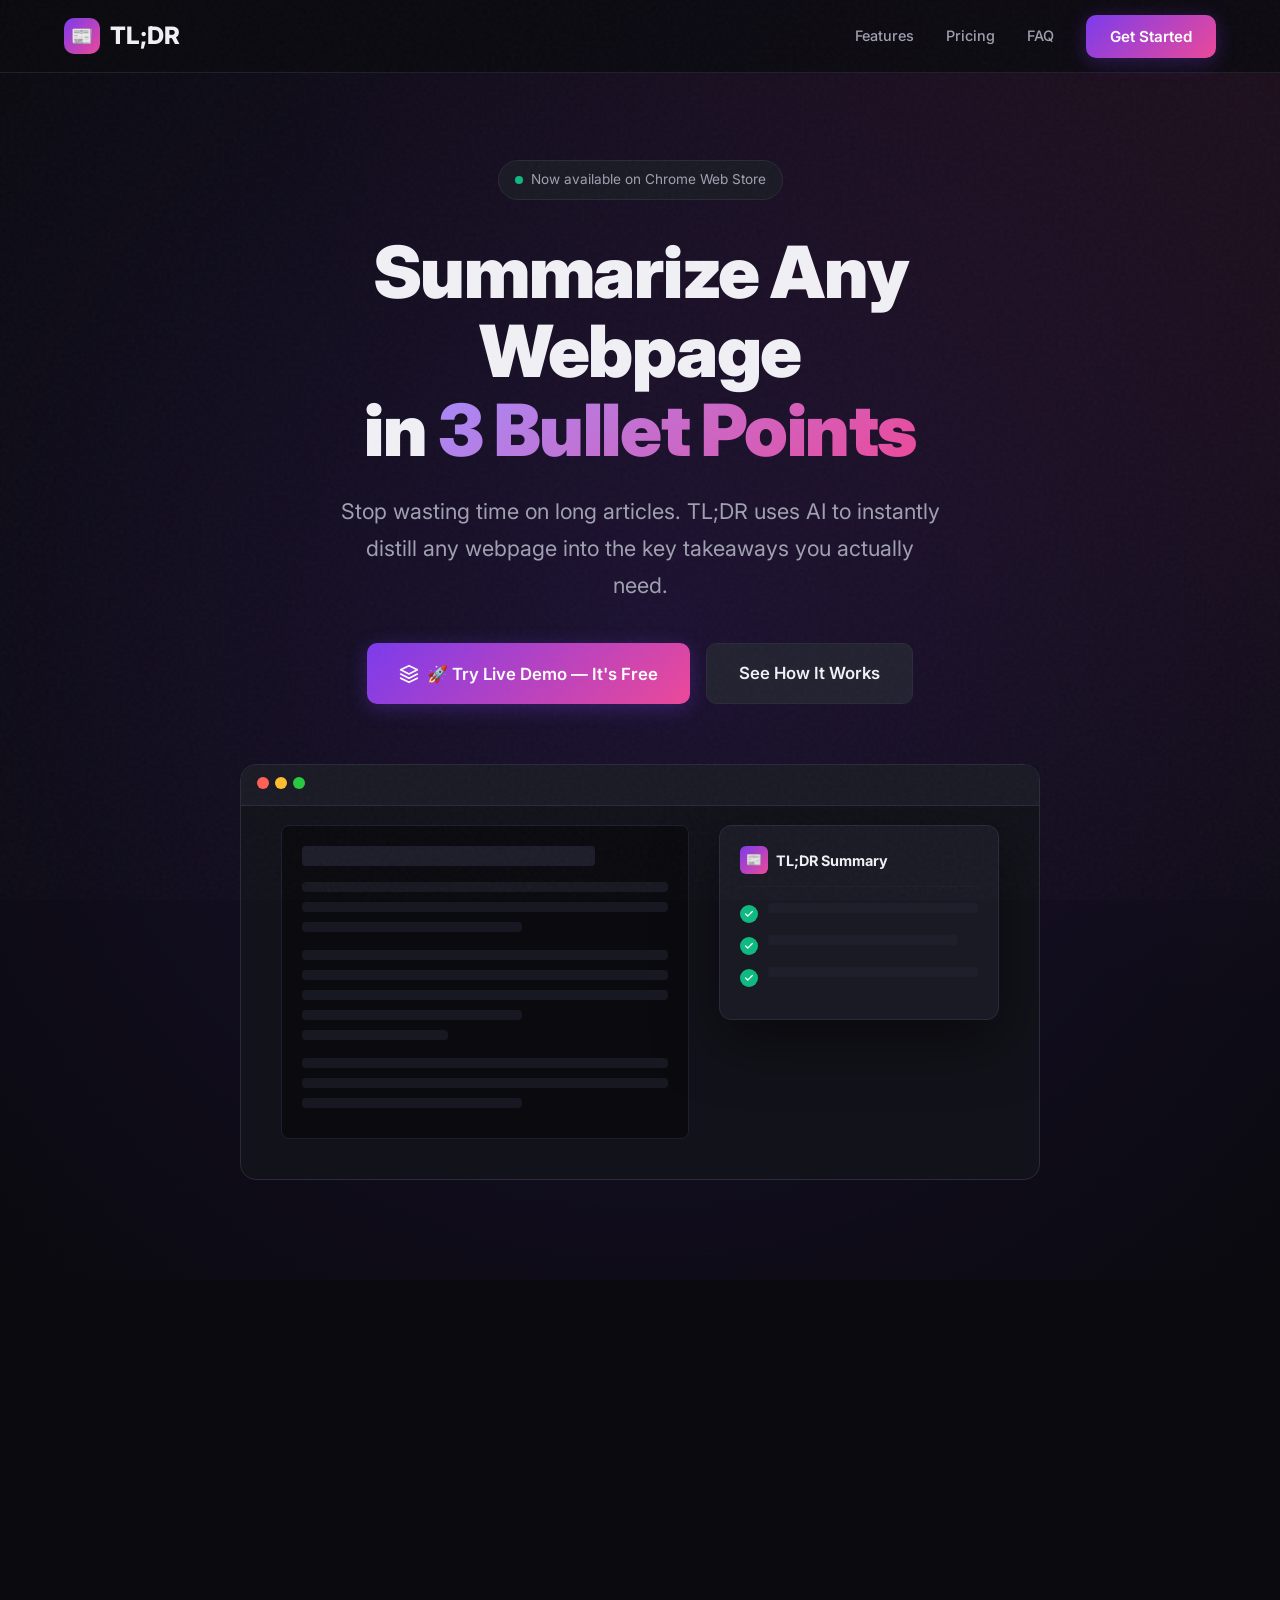
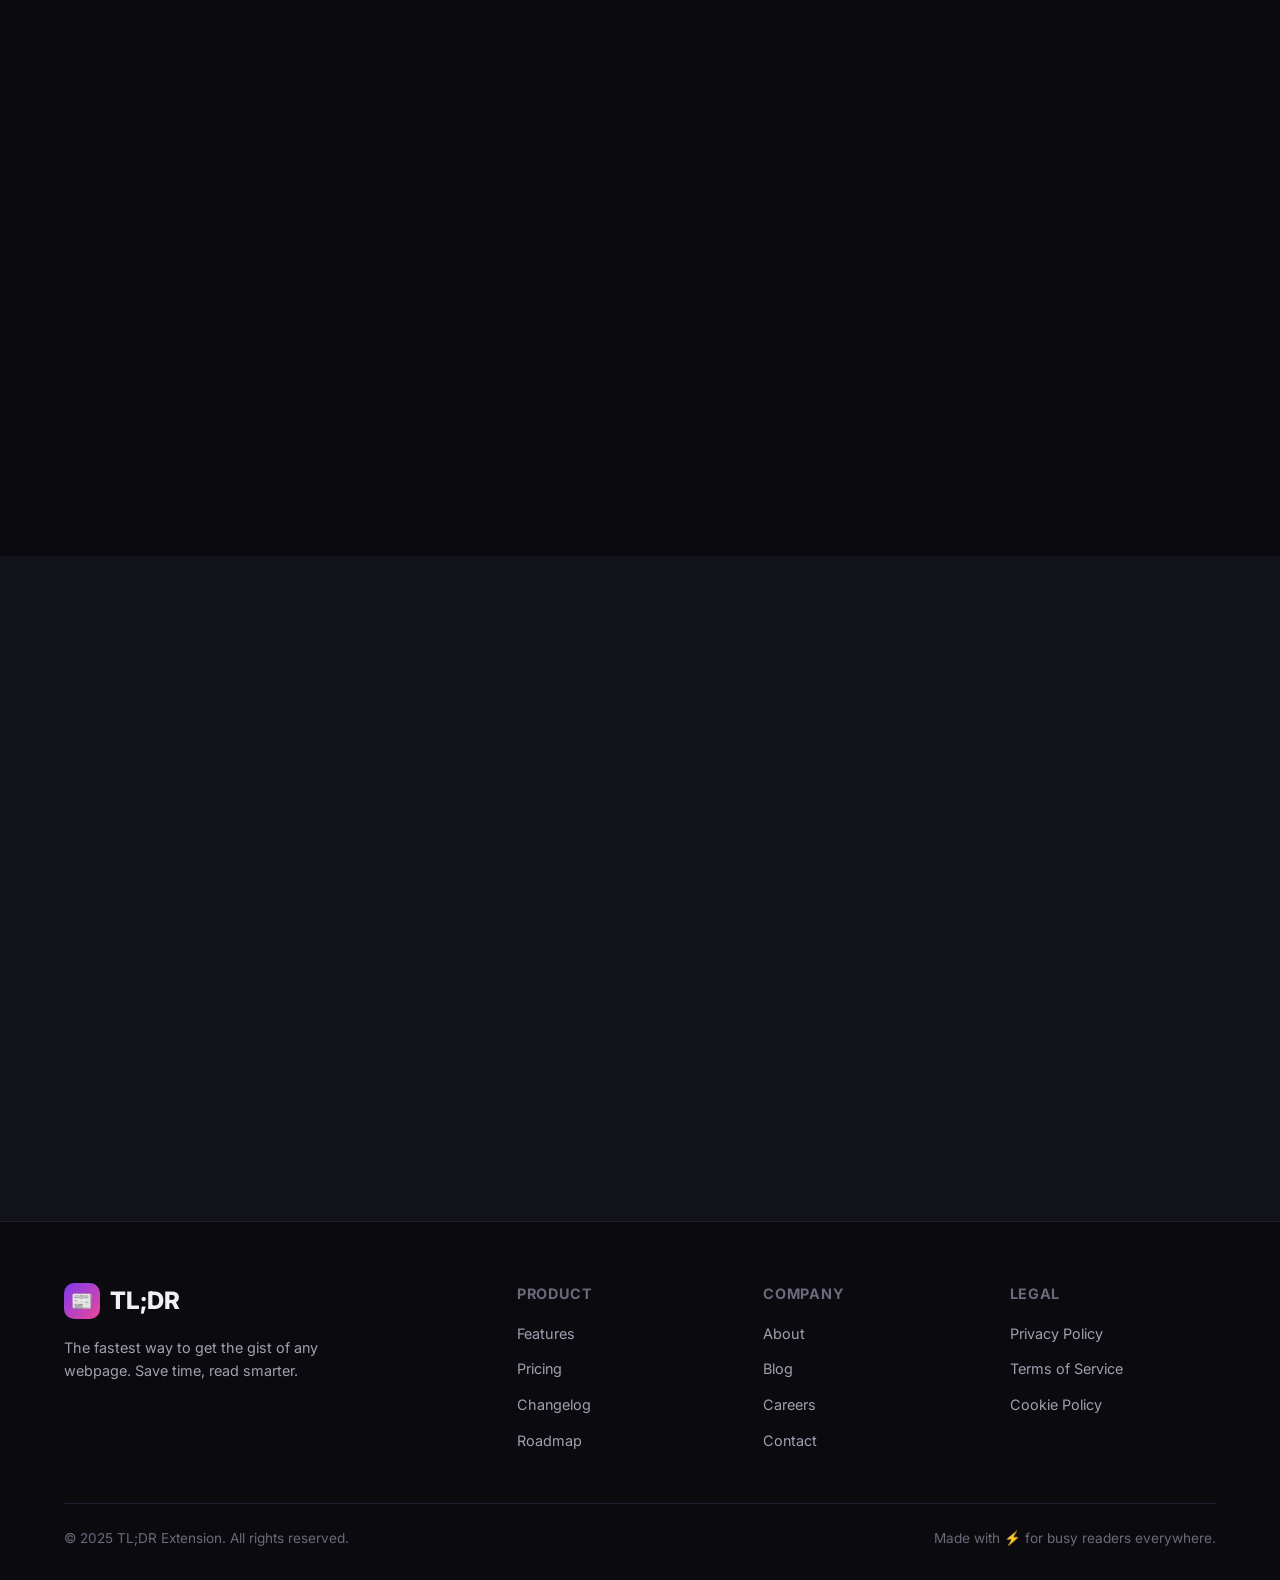
==== index.html @ e2364952 "Initial: TL;DR on-device page summarizer" ====
<!DOCTYPE html>
<html lang="en">
<head>
    <meta charset="UTF-8">
    <meta name="viewport" content="width=device-width, initial-scale=1.0">
    <title>TL;DR — Summarize Any Webpage in 3 Bullet Points</title>
    <link rel="preconnect" href="https://fonts.googleapis.com">
    <link rel="preconnect" href="https://fonts.gstatic.com" crossorigin>
    <link href="https://fonts.googleapis.com/css2?family=Inter:wght@400;500;600;700;800;900&display=swap" rel="stylesheet">
    <script src="https://js.stripe.com/v3/"></script>
    <style>
        :root {
            --bg-primary: #0a0a0f;
            --bg-secondary: #12121a;
            --bg-card: #1a1a25;
            --bg-elevated: #222230;
            --text-primary: #f0f0f5;
            --text-secondary: #a0a0b0;
            --text-muted: #6a6a7a;
            --accent: #7c3aed;
            --accent-light: #a78bfa;
            --accent-glow: rgba(124, 58, 237, 0.3);
            --success: #10b981;
            --border: #2a2a3a;
            --border-subtle: #1e1e2e;
            --gradient-start: #7c3aed;
            --gradient-end: #ec4899;
        }

        * {
            margin: 0;
            padding: 0;
            box-sizing: border-box;
        }

        html {
            scroll-behavior: smooth;
        }

        body {
            font-family: 'Inter', -apple-system, BlinkMacSystemFont, sans-serif;
            background: var(--bg-primary);
            color: var(--text-primary);
            line-height: 1.6;
            -webkit-font-smoothing: antialiased;
            -moz-osx-font-smoothing: grayscale;
        }

        /* Noise texture overlay */
        body::before {
            content: '';
            position: fixed;
            top: 0;
            left: 0;
            width: 100%;
            height: 100%;
            opacity: 0.03;
            pointer-events: none;
            background-image: url("data:image/svg+xml,%3Csvg viewBox='0 0 256 256' xmlns='http://www.w3.org/2000/svg'%3E%3Cfilter id='noise'%3E%3CfeTurbulence type='fractalNoise' baseFrequency='0.9' numOctaves='4' stitchTiles='stitch'/%3E%3C/filter%3E%3Crect width='100%25' height='100%25' filter='url(%23noise)'/%3E%3C/svg%3E");
            z-index: 1000;
        }

        .container {
            max-width: 1200px;
            margin: 0 auto;
            padding: 0 24px;
        }

        /* Navigation */
        nav {
            position: fixed;
            top: 0;
            left: 0;
            right: 0;
            z-index: 100;
            background: rgba(10, 10, 15, 0.8);
            backdrop-filter: blur(20px);
            -webkit-backdrop-filter: blur(20px);
            border-bottom: 1px solid var(--border-subtle);
        }

        nav .container {
            display: flex;
            justify-content: space-between;
            align-items: center;
            height: 72px;
        }

        .logo {
            display: flex;
            align-items: center;
            gap: 10px;
            font-weight: 800;
            font-size: 1.5rem;
            color: var(--text-primary);
            text-decoration: none;
        }

        .logo-icon {
            width: 36px;
            height: 36px;
            background: linear-gradient(135deg, var(--gradient-start), var(--gradient-end));
            border-radius: 10px;
            display: flex;
            align-items: center;
            justify-content: center;
            font-size: 1.1rem;
        }

        .nav-links {
            display: flex;
            gap: 32px;
            align-items: center;
        }

        .nav-links a {
            color: var(--text-secondary);
            text-decoration: none;
            font-size: 0.9rem;
            font-weight: 500;
            transition: color 0.2s;
        }

        .nav-links a:hover {
            color: var(--text-primary);
        }

        .btn {
            display: inline-flex;
            align-items: center;
            justify-content: center;
            gap: 8px;
            padding: 12px 24px;
            border-radius: 10px;
            font-weight: 600;
            font-size: 0.95rem;
            cursor: pointer;
            border: none;
            transition: all 0.2s;
            text-decoration: none;
            font-family: inherit;
        }

        .btn-primary {
            background: linear-gradient(135deg, var(--gradient-start), var(--gradient-end));
            color: white;
            box-shadow: 0 4px 20px var(--accent-glow);
        }

        .btn-primary:hover {
            transform: translateY(-2px);
            box-shadow: 0 8px 30px var(--accent-glow);
        }

        .btn-secondary {
            background: var(--bg-elevated);
            color: var(--text-primary);
            border: 1px solid var(--border);
        }

        .btn-secondary:hover {
            background: var(--bg-card);
            border-color: var(--text-muted);
        }

        .btn-large {
            padding: 16px 32px;
            font-size: 1.05rem;
        }

        /* Hero */
        .hero {
            padding: 160px 0 100px;
            position: relative;
            overflow: hidden;
        }

        .hero-bg {
            position: absolute;
            top: -50%;
            left: -50%;
            width: 200%;
            height: 200%;
            background: radial-gradient(ellipse at 50% 50%, rgba(124, 58, 237, 0.15) 0%, transparent 50%),
                        radial-gradient(ellipse at 80% 20%, rgba(236, 72, 153, 0.1) 0%, transparent 40%);
            pointer-events: none;
        }

        .hero-content {
            text-align: center;
            max-width: 800px;
            margin: 0 auto;
            position: relative;
        }

        .badge {
            display: inline-flex;
            align-items: center;
            gap: 8px;
            padding: 8px 16px;
            background: var(--bg-card);
            border: 1px solid var(--border);
            border-radius: 100px;
            font-size: 0.85rem;
            color: var(--text-secondary);
            margin-bottom: 32px;
        }

        .badge-dot {
            width: 8px;
            height: 8px;
            background: var(--success);
            border-radius: 50%;
            animation: pulse 2s infinite;
        }

        @keyframes pulse {
            0%, 100% { opacity: 1; }
            50% { opacity: 0.5; }
        }

        h1 {
            font-size: clamp(2.5rem, 6vw, 4.5rem);
            font-weight: 900;
            line-height: 1.1;
            margin-bottom: 24px;
            letter-spacing: -0.02em;
        }

        .gradient-text {
            background: linear-gradient(135deg, var(--accent-light), var(--gradient-end));
            -webkit-background-clip: text;
            -webkit-text-fill-color: transparent;
            background-clip: text;
        }

        .hero-subtitle {
            font-size: clamp(1.1rem, 2.5vw, 1.35rem);
            color: var(--text-secondary);
            max-width: 600px;
            margin: 0 auto 40px;
            line-height: 1.7;
        }

        .hero-buttons {
            display: flex;
            gap: 16px;
            justify-content: center;
            flex-wrap: wrap;
            margin-bottom: 60px;
        }

        /* Screenshot placeholder */
        .screenshot-container {
            position: relative;
            max-width: 900px;
            margin: 0 auto;
        }

        .screenshot {
            background: var(--bg-secondary);
            border: 1px solid var(--border);
            border-radius: 16px;
            padding: 40px;
            position: relative;
            overflow: hidden;
        }

        .screenshot::before {
            content: '';
            position: absolute;
            top: 0;
            left: 0;
            right: 0;
            height: 40px;
            background: var(--bg-card);
            border-bottom: 1px solid var(--border);
        }

        .window-dots {
            position: absolute;
            top: 12px;
            left: 16px;
            display: flex;
            gap: 6px;
            z-index: 2;
        }

        .dot {
            width: 12px;
            height: 12px;
            border-radius: 50%;
        }

        .dot-red { background: #ff5f56; }
        .dot-yellow { background: #ffbd2e; }
        .dot-green { background: #27c93f; }

        .screenshot-content {
            margin-top: 20px;
            display: flex;
            gap: 30px;
            align-items: flex-start;
        }

        .mock-page {
            flex: 1;
            background: var(--bg-primary);
            border-radius: 8px;
            padding: 20px;
            border: 1px solid var(--border-subtle);
        }

        .mock-line {
            height: 10px;
            background: var(--bg-elevated);
            border-radius: 4px;
            margin-bottom: 10px;
            opacity: 0.6;
        }

        .mock-line.short { width: 60%; }
        .mock-line.shorter { width: 40%; }

        .mock-title {
            height: 20px;
            width: 80%;
            background: var(--bg-elevated);
            border-radius: 4px;
            margin-bottom: 16px;
            opacity: 0.8;
        }

        .extension-popup {
            width: 280px;
            background: var(--bg-card);
            border: 1px solid var(--border);
            border-radius: 12px;
            padding: 20px;
            box-shadow: 0 20px 60px rgba(0,0,0,0.5);
        }

        .popup-header {
            display: flex;
            align-items: center;
            gap: 8px;
            margin-bottom: 16px;
            padding-bottom: 12px;
            border-bottom: 1px solid var(--border-subtle);
        }

        .popup-icon {
            width: 28px;
            height: 28px;
            background: linear-gradient(135deg, var(--gradient-start), var(--gradient-end));
            border-radius: 6px;
            display: flex;
            align-items: center;
            justify-content: center;
            font-size: 0.8rem;
        }

        .popup-title {
            font-weight: 700;
            font-size: 0.9rem;
        }

        .bullet {
            display: flex;
            gap: 10px;
            margin-bottom: 12px;
            align-items: flex-start;
        }

        .bullet-check {
            width: 18px;
            height: 18px;
            background: var(--success);
            border-radius: 50%;
            display: flex;
            align-items: center;
            justify-content: center;
            flex-shrink: 0;
            margin-top: 2px;
        }

        .bullet-check svg {
            width: 10px;
            height: 10px;
        }

        .bullet-text {
            height: 10px;
            background: var(--bg-elevated);
            border-radius: 4px;
            flex: 1;
            opacity: 0.7;
        }

        .bullet-text.short { width: 80%; flex: none; }

        /* Section styles */
        section {
            padding: 100px 0;
        }

        .section-header {
            text-align: center;
            max-width: 600px;
            margin: 0 auto 60px;
        }

        .section-tag {
            display: inline-block;
            padding: 6px 14px;
            background: var(--bg-card);
            border: 1px solid var(--border);
            border-radius: 100px;
            font-size: 0.8rem;
            font-weight: 600;
            color: var(--accent-light);
            text-transform: uppercase;
            letter-spacing: 0.05em;
            margin-bottom: 16px;
        }

        h2 {
            font-size: clamp(1.8rem, 4vw, 2.8rem);
            font-weight: 800;
            margin-bottom: 16px;
            letter-spacing: -0.02em;
        }

        .section-desc {
            color: var(--text-secondary);
            font-size: 1.1rem;
        }

        /* Features */
        .features-grid {
            display: grid;
            grid-template-columns: repeat(auto-fit, minmax(260px, 1fr));
            gap: 24px;
        }

        .feature-card {
            background: var(--bg-card);
            border: 1px solid var(--border);
            border-radius: 16px;
            padding: 32px;
            transition: all 0.3s;
        }

        .feature-card:hover {
            border-color: var(--accent);
            transform: translateY(-4px);
            box-shadow: 0 20px 40px rgba(124, 58, 237, 0.1);
        }

        .feature-icon {
            width: 48px;
            height: 48px;
            background: linear-gradient(135deg, var(--accent), var(--gradient-end));
            border-radius: 12px;
            display: flex;
            align-items: center;
            justify-content: center;
            margin-bottom: 20px;
        }

        .feature-icon svg {
            width: 24px;
            height: 24px;
            color: white;
        }

        .feature-card h3 {
            font-size: 1.1rem;
            font-weight: 700;
            margin-bottom: 10px;
        }

        .feature-card p {
            color: var(--text-secondary);
            font-size: 0.95rem;
            line-height: 1.6;
        }

        /* Pricing */
        .pricing-section {
            background: var(--bg-secondary);
            position: relative;
        }

        .pricing-grid {
            display: grid;
            grid-template-columns: repeat(auto-fit, minmax(300px, 1fr));
            gap: 24px;
            max-width: 800px;
            margin: 0 auto;
        }

        .pricing-card {
            background: var(--bg-card);
            border: 1px solid var(--border);
            border-radius: 20px;
            padding: 40px;
            position: relative;
            transition: all 0.3s;
        }

        .pricing-card:hover {
            border-color: var(--border);
        }

        .pricing-card.popular {
            border-color: var(--accent);
            box-shadow: 0 0 40px var(--accent-glow);
        }

        .popular-badge {
            position: absolute;
            top: -12px;
            right: 24px;
            background: linear-gradient(135deg, var(--gradient-start), var(--gradient-end));
            color: white;
            padding: 6px 16px;
            border-radius: 100px;
            font-size: 0.8rem;
            font-weight: 700;
        }

        .pricing-name {
            font-size: 1.3rem;
            font-weight: 800;
            margin-bottom: 8px;
        }

        .pricing-desc {
            color: var(--text-secondary);
            font-size: 0.95rem;
            margin-bottom: 24px;
        }

        .pricing-price {
            font-size: 3rem;
            font-weight: 900;
            margin-bottom: 24px;
        }

        .pricing-price span {
            font-size: 1rem;
            font-weight: 500;
            color: var(--text-muted);
        }

        .pricing-features {
            list-style: none;
            margin-bottom: 32px;
        }

        .pricing-features li {
            display: flex;
            align-items: center;
            gap: 10px;
            padding: 8px 0;
            color: var(--text-secondary);
            font-size: 0.95rem;
        }

        .pricing-features li svg {
            width: 18px;
            height: 18px;
            color: var(--success);
            flex-shrink: 0;
        }

        .pricing-features li.muted {
            color: var(--text-muted);
            text-decoration: line-through;
        }

        .pricing-features li.muted svg {
            color: var(--text-muted);
        }

        .pricing-btn {
            width: 100%;
        }

        /* Testimonials */
        .testimonials-grid {
            display: grid;
            grid-template-columns: repeat(auto-fit, minmax(350px, 1fr));
            gap: 24px;
        }

        .testimonial-card {
            background: var(--bg-card);
            border: 1px solid var(--border);
            border-radius: 16px;
            padding: 32px;
            transition: all 0.3s;
        }

        .testimonial-card:hover {
            border-color: var(--border);
            transform: translateY(-2px);
        }

        .testimonial-stars {
            display: flex;
            gap: 4px;
            margin-bottom: 16px;
        }

        .testimonial-stars svg {
            width: 18px;
            height: 18px;
            color: #fbbf24;
            fill: #fbbf24;
        }

        .testimonial-text {
            font-size: 1.05rem;
            line-height: 1.7;
            margin-bottom: 20px;
            color: var(--text-primary);
        }

        .testimonial-author {
            display: flex;
            align-items: center;
            gap: 14px;
        }

        .author-avatar {
            width: 44px;
            height: 44px;
            border-radius: 50%;
            background: linear-gradient(135deg, var(--gradient-start), var(--gradient-end));
            display: flex;
            align-items: center;
            justify-content: center;
            font-weight: 700;
            font-size: 1rem;
        }

        .author-info h4 {
            font-size: 0.95rem;
            font-weight: 700;
        }

        .author-info p {
            font-size: 0.85rem;
            color: var(--text-muted);
        }

        /* FAQ */
        .faq-section {
            background: var(--bg-secondary);
        }

        .faq-list {
            max-width: 700px;
            margin: 0 auto;
        }

        .faq-item {
            background: var(--bg-card);
            border: 1px solid var(--border);
            border-radius: 12px;
            margin-bottom: 12px;
            overflow: hidden;
        }

        .faq-question {
            padding: 20px 24px;
            display: flex;
            justify-content: space-between;
            align-items: center;
            cursor: pointer;
            font-weight: 600;
            font-size: 1rem;
            transition: background 0.2s;
        }

        .faq-question:hover {
            background: var(--bg-elevated);
        }

        .faq-icon {
            width: 24px;
            height: 24px;
            transition: transform 0.3s;
            flex-shrink: 0;
            margin-left: 12px;
        }

        .faq-item.open .faq-icon {
            transform: rotate(180deg);
        }

        .faq-answer {
            max-height: 0;
            overflow: hidden;
            transition: max-height 0.3s ease-out;
        }

        .faq-item.open .faq-answer {
            max-height: 300px;
        }

        .faq-answer-inner {
            padding: 0 24px 20px;
            color: var(--text-secondary);
            line-height: 1.7;
        }

        /* Footer */
        footer {
            background: var(--bg-primary);
            border-top: 1px solid var(--border-subtle);
            padding: 60px 0 30px;
        }

        .footer-grid {
            display: grid;
            grid-template-columns: 2fr 1fr 1fr 1fr;
            gap: 40px;
            margin-bottom: 40px;
        }

        .footer-brand {
            max-width: 300px;
        }

        .footer-brand .logo {
            margin-bottom: 16px;
        }

        .footer-brand p {
            color: var(--text-secondary);
            font-size: 0.9rem;
            line-height: 1.6;
        }

        .footer-links h4 {
            font-size: 0.9rem;
            font-weight: 700;
            margin-bottom: 16px;
            text-transform: uppercase;
            letter-spacing: 0.05em;
            color: var(--text-muted);
        }

        .footer-links ul {
            list-style: none;
        }

        .footer-links li {
            margin-bottom: 10px;
        }

        .footer-links a {
            color: var(--text-secondary);
            text-decoration: none;
            font-size: 0.9rem;
            transition: color 0.2s;
        }

        .footer-links a:hover {
            color: var(--text-primary);
        }

        .footer-bottom {
            border-top: 1px solid var(--border-subtle);
            padding-top: 24px;
            display: flex;
            justify-content: space-between;
            align-items: center;
            flex-wrap: wrap;
            gap: 16px;
        }

        .footer-bottom p {
            color: var(--text-muted);
            font-size: 0.85rem;
        }

        /* Responsive */
        @media (max-width: 768px) {
            .nav-links { display: none; }
            .hero { padding: 120px 0 60px; }
            .hero-buttons { flex-direction: column; align-items: center; }
            .screenshot-content { flex-direction: column; }
            .extension-popup { width: 100%; }
            section { padding: 60px 0; }
            .footer-grid { grid-template-columns: 1fr 1fr; }
            .testimonials-grid { grid-template-columns: 1fr; }
        }

        @media (max-width: 480px) {
            .footer-grid { grid-template-columns: 1fr; }
            .pricing-grid { grid-template-columns: 1fr; }
        }

        /* Scroll reveal */
        .reveal {
            opacity: 0;
            transform: translateY(30px);
            transition: all 0.8s cubic-bezier(0.16, 1, 0.3, 1);
        }

        .reveal.visible {
            opacity: 1;
            transform: translateY(0);
        }

        /* Loading state for Stripe */
        .btn-loading {
            position: relative;
            color: transparent !important;
            pointer-events: none;
        }

        .btn-loading::after {
            content: '';
            position: absolute;
            width: 20px;
            height: 20px;
            border: 2px solid rgba(255,255,255,0.3);
            border-top-color: white;
            border-radius: 50%;
            animation: spin 0.8s linear infinite;
        }

        @keyframes spin {
            to { transform: rotate(360deg); }
        }
    </style>
</head>
<body>
    <!-- Navigation -->
    <nav>
        <div class="container">
            <a href="#" class="logo">
                <div class="logo-icon">📰</div>
                TL;DR
            </a>
            <div class="nav-links">
                <a href="#features">Features</a>
                <a href="#pricing">Pricing</a>
                <a href="#faq">FAQ</a>
                <button class="btn btn-primary" id="navCta">Get Started</button>
            </div>
        </div>
    </nav>

    <!-- Hero -->
    <section class="hero">
        <div class="hero-bg"></div>
        <div class="container">
            <div class="hero-content">
                <div class="badge">
                    <span class="badge-dot"></span>
                    Now available on Chrome Web Store
                </div>
                <h1>
                    Summarize Any Webpage<br>
                    in <span class="gradient-text">3 Bullet Points</span>
                </h1>
                <p class="hero-subtitle">
                    Stop wasting time on long articles. TL;DR uses AI to instantly distill any webpage into the key takeaways you actually need.
                </p>
                <div class="hero-buttons">
                    <button class="btn btn-primary btn-large" id="heroCta" onclick="window.open('/popup.html','_blank','width=420,height=520')">
                        <svg width="20" height="20" viewBox="0 0 24 24" fill="none" stroke="currentColor" stroke-width="2" stroke-linecap="round" stroke-linejoin="round"><path d="M12 2L2 7l10 5 10-5-10-5z"/><path d="M2 17l10 5 10-5"/><path d="M2 12l10 5 10-5"/></svg>
                        🚀 Try Live Demo — It's Free
                    </button>
                    <a href="#features" class="btn btn-secondary btn-large">See How It Works</a>
                </div>

                <!-- Product Screenshot Placeholder -->
                <div class="screenshot-container">
                    <div class="screenshot">
                        <div class="window-dots">
                            <span class="dot dot-red"></span>
                            <span class="dot dot-yellow"></span>
                            <span class="dot dot-green"></span>
                        </div>
                        <div class="screenshot-content">
                            <div class="mock-page">
                                <div class="mock-title"></div>
                                <div class="mock-line"></div>
                                <div class="mock-line"></div>
                                <div class="mock-line short"></div>
                                <div style="height: 8px;"></div>
                                <div class="mock-line"></div>
                                <div class="mock-line"></div>
                                <div class="mock-line"></div>
                                <div class="mock-line short"></div>
                                <div class="mock-line shorter"></div>
                                <div style="height: 8px;"></div>
                                <div class="mock-line"></div>
                                <div class="mock-line"></div>
                                <div class="mock-line short"></div>
                            </div>
                            <div class="extension-popup">
                                <div class="popup-header">
                                    <div class="popup-icon">📰</div>
                                    <span class="popup-title">TL;DR Summary</span>
                                </div>
                                <div class="bullet">
                                    <div class="bullet-check">
                                        <svg viewBox="0 0 24 24" fill="none" stroke="white" stroke-width="3" stroke-linecap="round" stroke-linejoin="round"><polyline points="20 6 9 17 4 12"/></svg>
                                    </div>
                                    <div class="bullet-text"></div>
                                </div>
                                <div class="bullet">
                                    <div class="bullet-check">
                                        <svg viewBox="0 0 24 24" fill="none" stroke="white" stroke-width="3" stroke-linecap="round" stroke-linejoin="round"><polyline points="20 6 9 17 4 12"/></svg>
                                    </div>
                                    <div class="bullet-text short"></div>
                                </div>
                                <div class="bullet">
                                    <div class="bullet-check">
                                        <svg viewBox="0 0 24 24" fill="none" stroke="white" stroke-width="3" stroke-linecap="round" stroke-linejoin="round"><polyline points="20 6 9 17 4 12"/></svg>
                                    </div>
                                    <div class="bullet-text"></div>
                                </div>
                            </div>
                        </div>
                    </div>
                </div>
            </div>
        </div>
    </section>

    <!-- Features -->
    <section id="features">
        <div class="container">
            <div class="section-header reveal">
                <span class="section-tag">Features</span>
                <h2>Everything You Need to<br>Read Faster</h2>
                <p class="section-desc">Powerful features designed to help you extract the signal from the noise.</p>
            </div>
            <div class="features-grid">
                <div class="feature-card reveal">
                    <div class="feature-icon">
                        <svg viewBox="0 0 24 24" fill="none" stroke="currentColor" stroke-width="2" stroke-linecap="round" stroke-linejoin="round"><path d="M13 2L3 14h9l-1 8 10-12h-9l1-8z"/></svg>
                    </div>
                    <h3>One-Click Summaries</h3>
                    <p>Click the TL;DR icon and get an instant summary of any article, blog post, or news story in seconds.</p>
                </div>
                <div class="feature-card reveal">
                    <div class="feature-icon">
                        <svg viewBox="0 0 24 24" fill="none" stroke="currentColor" stroke-width="2" stroke-linecap="round" stroke-linejoin="round"><circle cx="12" cy="12" r="10"/><polyline points="12 6 12 12 16 14"/></svg>
                    </div>
                    <h3>Save Hours Every Week</h3>
                    <p>Average article takes 7 minutes to read. TL;DR gives you the gist in 10 seconds. Do the math.</p>
                </div>
                <div class="feature-card reveal">
                    <div class="feature-icon">
                        <svg viewBox="0 0 24 24" fill="none" stroke="currentColor" stroke-width="2" stroke-linecap="round" stroke-linejoin="round"><path d="M12 22s8-4 8-10V5l-8-3-8 3v7c0 6 8 10 8 10z"/></svg>
                    </div>
                    <h3>Privacy First</h3>
                    <p>Your browsing data never leaves your device. We process summaries locally — no tracking, no data selling.</p>
                </div>
                <div class="feature-card reveal">
                    <div class="feature-icon">
                        <svg viewBox="0 0 24 24" fill="none" stroke="currentColor" stroke-width="2" stroke-linecap="round" stroke-linejoin="round"><rect x="2" y="3" width="20" height="14" rx="2" ry="2"/><line x1="8" y1="21" x2="16" y2="21"/><line x1="12" y1="17" x2="12" y2="21"/></svg>
                    </div>
                    <h3>Works Everywhere</h3>
                    <p>Compatible with news sites, blogs, documentation, Wikipedia, Medium, Substack, and virtually any text-based page.</p>
                </div>
            </div>
        </div>
    </section>

    <!-- Pricing -->
    <section id="pricing" class="pricing-section">
        <div class="container">
            <div class="section-header reveal">
                <span class="section-tag">Pricing</span>
                <h2>Simple, Transparent Pricing</h2>
                <p class="section-desc">Start free. Upgrade when you need more power.</p>
            </div>
            <div class="pricing-grid">
                <div class="pricing-card reveal">
                    <div class="pricing-name">Free</div>
                    <div class="pricing-desc">Perfect for casual readers</div>
                    <div class="pricing-price">$0<span>/month</span></div>
                    <ul class="pricing-features">
                        <li>
                            <svg viewBox="0 0 24 24" fill="none" stroke="currentColor" stroke-width="2.5" stroke-linecap="round" stroke-linejoin="round"><polyline points="20 6 9 17 4 12"/></svg>
                            10 summaries per day
                        </li>
                        <li>
                            <svg viewBox="0 0 24 24" fill="none" stroke="currentColor" stroke-width="2.5" stroke-linecap="round" stroke-linejoin="round"><polyline points="20 6 9 17 4 12"/></svg>
                            Standard bullet summaries
                        </li>
                        <li>
                            <svg viewBox="0 0 24 24" fill="none" stroke="currentColor" stroke-width="2.5" stroke-linecap="round" stroke-linejoin="round"><polyline points="20 6 9 17 4 12"/></svg>
                            Chrome extension access
                        </li>
                        <li class="muted">
                            <svg viewBox="0 0 24 24" fill="none" stroke="currentColor" stroke-width="2.5" stroke-linecap="round" stroke-linejoin="round"><line x1="18" y1="6" x2="6" y2="18"/><line x1="6" y1="6" x2="18" y2="18"/></svg>
                            Priority processing
                        </li>
                        <li class="muted">
                            <svg viewBox="0 0 24 24" fill="none" stroke="currentColor" stroke-width="2.5" stroke-linecap="round" stroke-linejoin="round"><line x1="18" y1="6" x2="6" y2="18"/><line x1="6" y1="6" x2="18" y2="18"/></svg>
                            Export to PDF/Notion
                        </li>
                    </ul>
                    <button class="btn btn-secondary pricing-btn" onclick="handleFreePlan()">Get Started Free</button>
                </div>
                <div class="pricing-card popular reveal">
                    <div class="popular-badge">Most Popular</div>
                    <div class="pricing-name">Pro</div>
                    <div class="pricing-desc">For power readers & professionals</div>
                    <div class="pricing-price">$5<span>/month</span></div>
                    <ul class="pricing-features">
                        <li>
                            <svg viewBox="0 0 24 24" fill="none" stroke="currentColor" stroke-width="2.5" stroke-linecap="round" stroke-linejoin="round"><polyline points="20 6 9 17 4 12"/></svg>
                            <strong>Unlimited</strong> summaries
                        </li>
                        <li>
                            <svg viewBox="0 0 24 24" fill="none" stroke="currentColor" stroke-width="2.5" stroke-linecap="round" stroke-linejoin="round"><polyline points="20 6 9 17 4 12"/></svg>
                            Advanced summary formats
                        </li>
                        <li>
                            <svg viewBox="0 0 24 24" fill="none" stroke="currentColor" stroke-width="2.5" stroke-linecap="round" stroke-linejoin="round"><polyline points="20 6 9 17 4 12"/></svg>
                            Chrome extension access
                        </li>
                        <li>
                            <svg viewBox="0 0 24 24" fill="none" stroke="currentColor" stroke-width="2.5" stroke-linecap="round" stroke-linejoin="round"><polyline points="20 6 9 17 4 12"/></svg>
                            Priority processing
                        </li>
                        <li>
                            <svg viewBox="0 0 24 24" fill="none" stroke="currentColor" stroke-width="2.5" stroke-linecap="round" stroke-linejoin="round"><polyline points="20 6 9 17 4 12"/></svg>
                            Export to PDF/Notion
                        </li>
                    </ul>
                    <button class="btn btn-primary pricing-btn" id="checkoutBtn">
                        <svg width="18" height="18" viewBox="0 0 24 24" fill="none" stroke="currentColor" stroke-width="2" stroke-linecap="round" stroke-linejoin="round"><rect x="1" y="4" width="22" height="16" rx="2" ry="2"/><line x1="1" y1="10" x2="23" y2="10"/></svg>
                        Upgrade to Pro
                    </button>
                </div>
            </div>
        </div>
    </section>

    <!-- Testimonials -->
    <section id="testimonials">
        <div class="container">
            <div class="section-header reveal">
                <span class="section-tag">Testimonials</span>
                <h2>Loved by Busy Readers</h2>
                <p class="section-desc">Join thousands who've reclaimed their time.</p>
            </div>
            <div class="testimonials-grid">
                <div class="testimonial-card reveal">
                    <div class="testimonial-stars">
                        <svg viewBox="0 0 24 24"><polygon points="12 2 15.09 8.26 22 9.27 17 14.14 18.18 21.02 12 17.77 5.82 21.02 7 14.14 2 9.27 8.91 8.26 12 2"/></svg>
                        <svg viewBox="0 0 24 24"><polygon points="12 2 15.09 8.26 22 9.27 17 14.14 18.18 21.02 12 17.77 5.82 21.02 7 14.14 2 9.27 8.91 8.26 12 2"/></svg>
                        <svg viewBox="0 0 24 24"><polygon points="12 2 15.09 8.26 22 9.27 17 14.14 18.18 21.02 12 17.77 5.82 21.02 7 14.14 2 9.27 8.91 8.26 12 2"/></svg>
                        <svg viewBox="0 0 24 24"><polygon points="12 2 15.09 8.26 22 9.27 17 14.14 18.18 21.02 12 17.77 5.82 21.02 7 14.14 2 9.27 8.91 8.26 12 2"/></svg>
                        <svg viewBox="0 0 24 24"><polygon points="12 2 15.09 8.26 22 9.27 17 14.14 18.18 21.02 12 17.77 5.82 21.02 7 14.14 2 9.27 8.91 8.26 12 2"/></svg>
                    </div>
                    <p class="testimonial-text">"TL;DR has completely changed how I consume news. I used to spend an hour every morning reading articles. Now I get the key points in under 10 minutes. It's like having a personal research assistant."</p>
                    <div class="testimonial-author">
                        <div class="author-avatar">SM</div>
                        <div class="author-info">
                            <h4>Sarah Mitchell</h4>
                            <p>Product Manager at TechCorp</p>
                        </div>
                    </div>
                </div>
                <div class="testimonial-card reveal">
                    <div class="testimonial-stars">
                        <svg viewBox="0 0 24 24"><polygon points="12 2 15.09 8.26 22 9.27 17 14.14 18.18 21.02 12 17.77 5.82 21.02 7 14.14 2 9.27 8.91 8.26 12 2"/></svg>
                        <svg viewBox="0 0 24 24"><polygon points="12 2 15.09 8.26 22 9.27 17 14.14 18.18 21.02 12 17.77 5.82 21.02 7 14.14 2 9.27 8.91 8.26 12 2"/></svg>
                        <svg viewBox="0 0 24 24"><polygon points="12 2 15.09 8.26 22 9.27 17 14.14 18.18 21.02 12 17.77 5.82 21.02 7 14.14 2 9.27 8.91 8.26 12 2"/></svg>
                        <svg viewBox="0 0 24 24"><polygon points="12 2 15.09 8.26 22 9.27 17 14.14 18.18 21.02 12 17.77 5.82 21.02 7 14.14 2 9.27 8.91 8.26 12 2"/></svg>
                        <svg viewBox="0 0 24 24"><polygon points="12 2 15.09 8.26 22 9.27 17 14.14 18.18 21.02 12 17.77 5.82 21.02 7 14.14 2 9.27 8.91 8.26 12 2"/></svg>
                    </div>
                    <p class="testimonial-text">"As a grad student, I read dozens of papers weekly. TL;DR helps me quickly decide which papers are worth a deep read. The 3-bullet format is surprisingly accurate at capturing the core arguments."</p>
                    <div class="testimonial-author">
                        <div class="author-avatar">JC</div>
                        <div class="author-info">
                            <h4>James Chen</h4>
                            <p>PhD Candidate, Stanford</p>
                        </div>
                    </div>
                </div>
            </div>
        </div>
    </section>

    <!-- FAQ -->
    <section id="faq" class="faq-section">
        <div class="container">
            <div class="section-header reveal">
                <span class="section-tag">FAQ</span>
                <h2>Frequently Asked Questions</h2>
                <p class="section-desc">Got questions? We've got answers.</p>
            </div>
            <div class="faq-list">
                <div class="faq-item reveal">
                    <div class="faq-question" onclick="toggleFaq(this)">
                        How does TL;DR work?
                        <svg class="faq-icon" viewBox="0 0 24 24" fill="none" stroke="currentColor" stroke-width="2" stroke-linecap="round" stroke-linejoin="round"><polyline points="6 9 12 15 18 9"/></svg>
                    </div>
                    <div class="faq-answer">
                        <div class="faq-answer-inner">
                            TL;DR uses advanced AI to analyze the content of any webpage you visit. Simply click the extension icon, and within seconds you'll get a concise 3-bullet summary of the key points. It works on articles, blog posts, news stories, documentation, and more.
                        </div>
                    </div>
                </div>
                <div class="faq-item reveal">
                    <div class="faq-question" onclick="toggleFaq(this)">
                        Is my data private?
                        <svg class="faq-icon" viewBox="0 0 24 24" fill="none" stroke="currentColor" stroke-width="2" stroke-linecap="round" stroke-linejoin="round"><polyline points="6 9 12 15 18 9"/></svg>
                    </div>
                    <div class="faq-answer">
                        <div class="faq-answer-inner">
                            Absolutely. We take privacy seriously. Your browsing data and the content of the pages you summarize are never stored on our servers. All processing happens either locally in your browser or through encrypted connections. We don't sell data, we don't track you, and we don't show ads.
                        </div>
                    </div>
                </div>
                <div class="faq-item reveal">
                    <div class="faq-question" onclick="toggleFaq(this)">
                        Can I cancel my Pro subscription anytime?
                        <svg class="faq-icon" viewBox="0 0 24 24" fill="none" stroke="currentColor" stroke-width="2" stroke-linecap="round" stroke-linejoin="round"><polyline points="6 9 12 15 18 9"/></svg>
                    </div>
                    <div class="faq-answer">
                        <div class="faq-answer-inner">
                            Yes, you can cancel your Pro subscription at any time with no questions asked. After canceling, you'll continue to have Pro access until the end of your current billing period, then automatically switch back to the Free plan. There are no cancellation fees or hidden charges.
                        </div>
                    </div>
                </div>
            </div>
        </div>
    </section>

    <!-- Footer -->
    <footer>
        <div class="container">
            <div class="footer-grid">
                <div class="footer-brand">
                    <a href="#" class="logo">
                        <div class="logo-icon">📰</div>
                        TL;DR
                    </a>
                    <p>The fastest way to get the gist of any webpage. Save time, read smarter.</p>
                </div>
                <div class="footer-links">
                    <h4>Product</h4>
                    <ul>
                        <li><a href="#features">Features</a></li>
                        <li><a href="#pricing">Pricing</a></li>
                        <li><a href="#">Changelog</a></li>
                        <li><a href="#">Roadmap</a></li>
                    </ul>
                </div>
                <div class="footer-links">
                    <h4>Company</h4>
                    <ul>
                        <li><a href="#">About</a></li>
                        <li><a href="#">Blog</a></li>
                        <li><a href="#">Careers</a></li>
                        <li><a href="#">Contact</a></li>
                    </ul>
                </div>
                <div class="footer-links">
                    <h4>Legal</h4>
                    <ul>
                        <li><a href="#">Privacy Policy</a></li>
                        <li><a href="#">Terms of Service</a></li>
                        <li><a href="#">Cookie Policy</a></li>
                    </ul>
                </div>
            </div>
            <div class="footer-bottom">
                <p>© 2025 TL;DR Extension. All rights reserved.</p>
                <p>Made with ⚡ for busy readers everywhere.</p>
            </div>
        </div>
    </footer>

    <script>
        // Stripe initialization
        const stripe = Stripe('pk_test_51TYpw0Cqzak4bqp1QmAgX6dJvu5HPvhoLtw009vgvwufBchfryAR1eVwP1tTJa406jbg8chUYPZa0Im9jp2HY7c081CZ0pCgW'); // Replace with your test publishable key

        // Checkout handler
        document.getElementById('checkoutBtn').addEventListener('click', async function() {
            const btn = this;
            btn.classList.add('btn-loading');

            try {
                const response = await fetch('https://stripe-backend-vercel-five.vercel.app/api/checkout', {
                    method: 'POST',
                    headers: { 'Content-Type': 'application/json' },
                    body: JSON.stringify({
                        priceId: 'price_1TYsrRE2zWEijO1vImfQyBoW',
                        successUrl: window.location.href + '?success=true',
                        cancelUrl: window.location.href
                    })
                });
                
                const { url } = await response.json();
                if (url) {
                    window.location.href = url;
                } else {
                    throw new Error('No checkout URL returned');
                }

            } catch (error) {
                console.error('Checkout error:', error);
                alert('Checkout failed: ' + error.message);
                btn.classList.remove('btn-loading');
            }
        });

        // Free plan handler
        function handleFreePlan() {
            alert('🎉 Thanks for choosing TL;DR Free!\n\nYou\'ll be redirected to the Chrome Web Store to install the extension.');
        }

        // Other CTAs
        document.getElementById('heroCta').addEventListener('click', handleFreePlan);
        document.getElementById('navCta').addEventListener('click', handleFreePlan);

        // FAQ Accordion
        function toggleFaq(element) {
            const item = element.parentElement;
            const isOpen = item.classList.contains('open');

            // Close all
            document.querySelectorAll('.faq-item').forEach(faq => {
                faq.classList.remove('open');
            });

            // Open clicked if it was closed
            if (!isOpen) {
                item.classList.add('open');
            }
        }

        // Scroll reveal animation
        const observerOptions = {
            threshold: 0.1,
            rootMargin: '0px 0px -50px 0px'
        };

        const observer = new IntersectionObserver((entries) => {
            entries.forEach(entry => {
                if (entry.isIntersecting) {
                    entry.target.classList.add('visible');
                }
            });
        }, observerOptions);

        document.querySelectorAll('.reveal').forEach(el => {
            observer.observe(el);
        });

        // Smooth scroll for anchor links
        document.querySelectorAll('a[href^="#"]').forEach(anchor => {
            anchor.addEventListener('click', function(e) {
                e.preventDefault();
                const target = document.querySelector(this.getAttribute('href'));
                if (target) {
                    target.scrollIntoView({
                        behavior: 'smooth',
                        block: 'start'
                    });
                }
            });
        });

        // Add slight parallax to hero background
        window.addEventListener('scroll', () => {
            const scrolled = window.pageYOffset;
            const heroBg = document.querySelector('.hero-bg');
            if (heroBg) {
                heroBg.style.transform = `translateY(${scrolled * 0.3}px)`;
            }
        });
    </script>
</body>
</html>
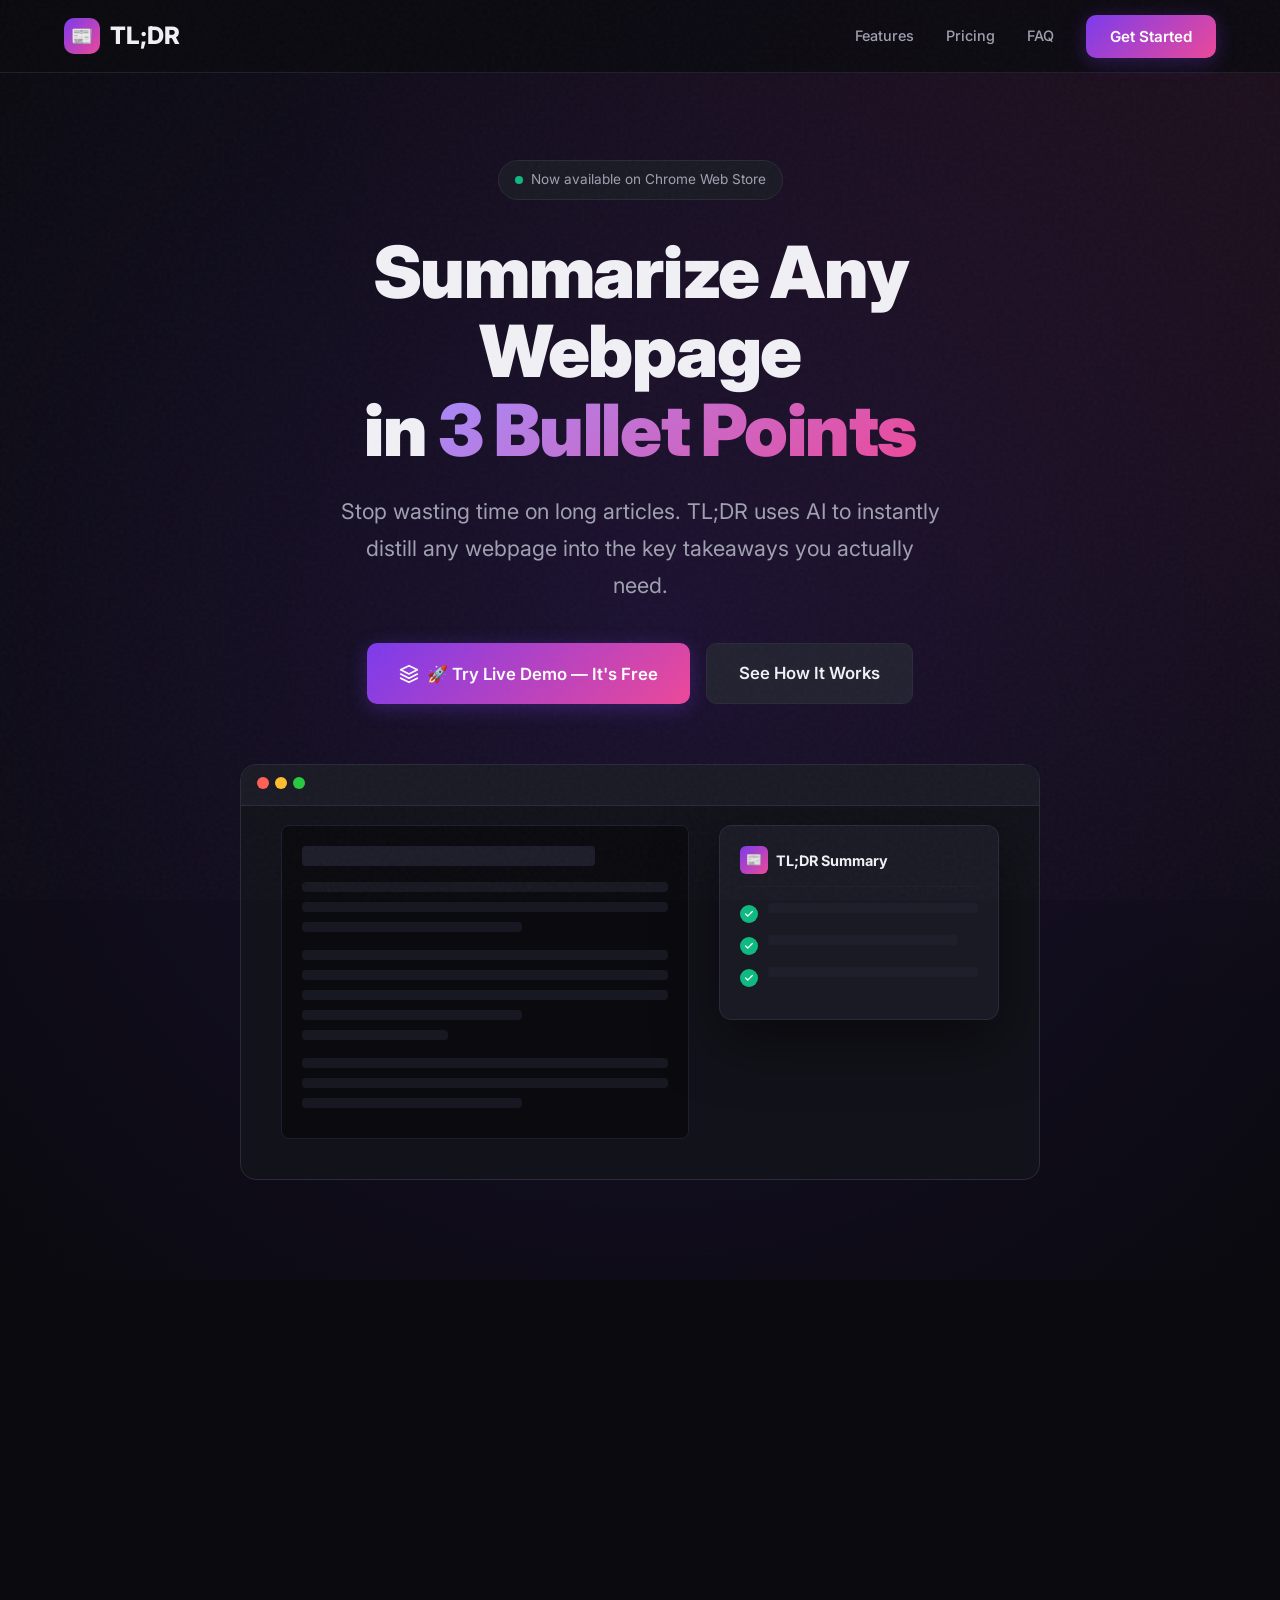
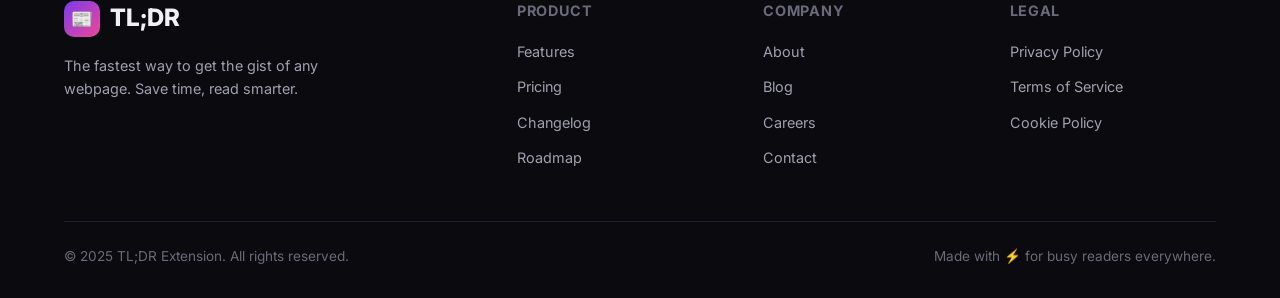
==== commit f1ac0ca9: "feat: add history, dark mode, copy bullets, export, keyboard shortcut" ====
--- a/index.html
+++ b/index.html
@@ -974,6 +974,34 @@
                     <h3>Works Everywhere</h3>
                     <p>Compatible with news sites, blogs, documentation, Wikipedia, Medium, Substack, and virtually any text-based page.</p>
                 </div>
+                <div class="feature-card reveal">
+                    <div class="feature-icon">
+                        <svg viewBox="0 0 24 24" fill="none" stroke="currentColor" stroke-width="2" stroke-linecap="round" stroke-linejoin="round"><path d="M12 20v-6M6 20V10M18 20V4"/></svg>
+                    </div>
+                    <h3>Summary History</h3>
+                    <p>Every summary is saved locally. Browse, search, and restore past summaries with one click. Never lose a key insight.</p>
+                </div>
+                <div class="feature-card reveal">
+                    <div class="feature-icon">
+                        <svg viewBox="0 0 24 24" fill="none" stroke="currentColor" stroke-width="2" stroke-linecap="round" stroke-linejoin="round"><path d="M21 12.79A9 9 0 1 1 11.21 3 7 7 0 0 0 21 12.79z"/></svg>
+                    </div>
+                    <h3>Dark Mode</h3>
+                    <p>Switch between light and dark themes instantly. Your preference is remembered across sessions.</p>
+                </div>
+                <div class="feature-card reveal">
+                    <div class="feature-icon">
+                        <svg viewBox="0 0 24 24" fill="none" stroke="currentColor" stroke-width="2" stroke-linecap="round" stroke-linejoin="round"><path d="M21 15v4a2 2 0 0 1-2 2H5a2 2 0 0 1-2-2v-4"/><polyline points="7 10 12 15 17 10"/><line x1="12" y1="15" x2="12" y2="3"/></svg>
+                    </div>
+                    <h3>Copy & Export</h3>
+                    <p>Copy individual bullets or export the whole summary as Markdown or plain text. Perfect for notes and research.</p>
+                </div>
+                <div class="feature-card reveal">
+                    <div class="feature-icon">
+                        <svg viewBox="0 0 24 24" fill="none" stroke="currentColor" stroke-width="2" stroke-linecap="round" stroke-linejoin="round"><rect x="2" y="4" width="20" height="16" rx="2" ry="2"/><path d="M6 8h.01M10 8h.01M14 8h.01M18 8h.01M8 12h.01M12 12h.01M16 12h.01M7 16h10"/></svg>
+                    </div>
+                    <h3>Keyboard Shortcut</h3>
+                    <p>Open the popup instantly with Ctrl+Shift+S (or Cmd+Shift+S on Mac). Summarize without touching your mouse.</p>
+                </div>
             </div>
         </div>
     </section>
